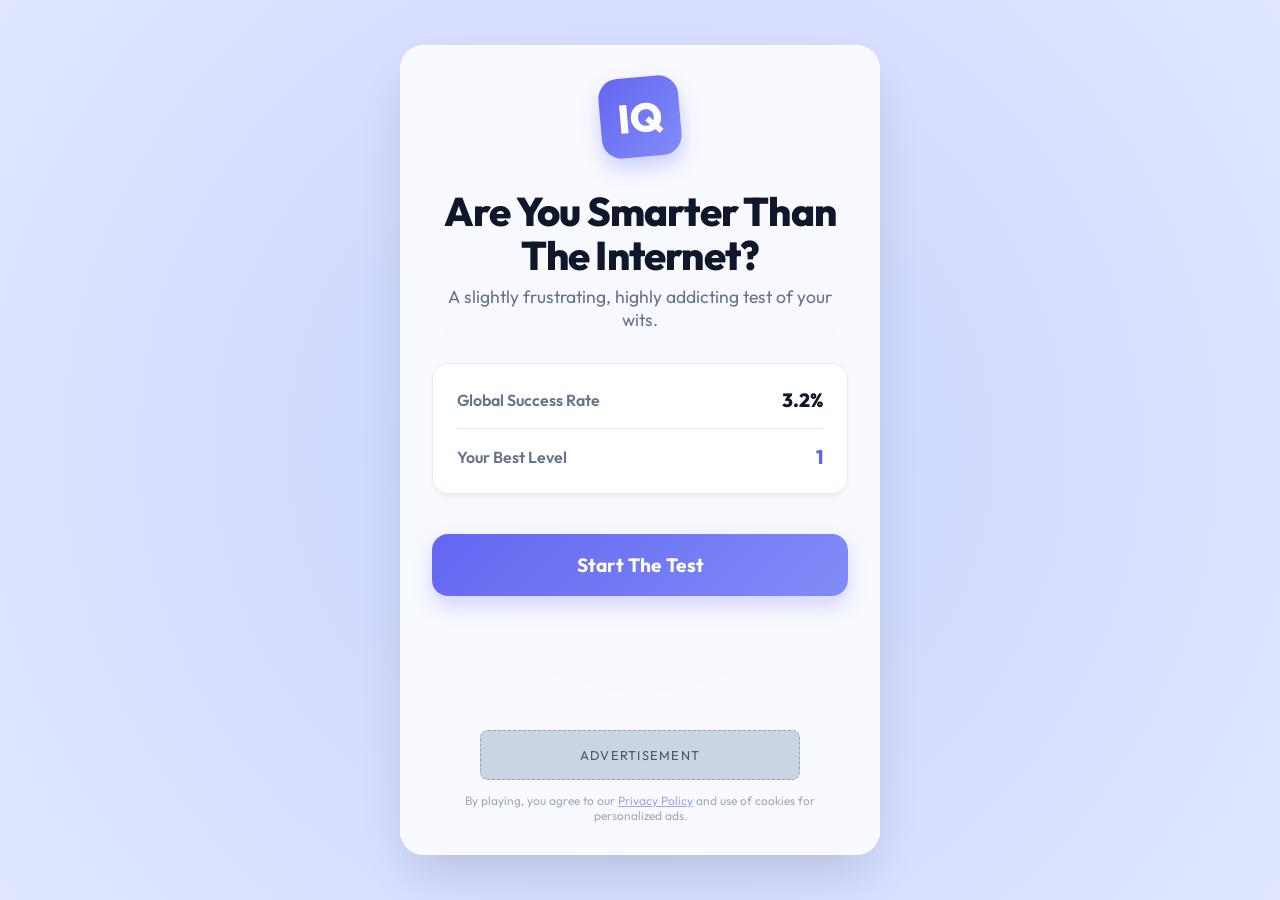
==== index.html @ 28c56752 "Initial commit, ready for deployment" ====
<!DOCTYPE html>
<html lang="en">

<head>
    <meta charset="UTF-8">
    <meta name="viewport" content="width=device-width, initial-scale=1.0, maximum-scale=1.0, user-scalable=no">
    <title>Are You Smarter Than The Internet?</title>
    <link rel="stylesheet" href="style.css">
    <link href="https://fonts.googleapis.com/css2?family=Outfit:wght@400;600;800&display=swap" rel="stylesheet">
</head>

<body>
    <div class="animated-bg"></div>

    <div id="app">
        <!-- Landing Screen -->
        <div id="landing-screen" class="screen active">
            <div class="logo-container">IQ</div>
            <h1>Are You Smarter Than The Internet?</h1>
            <p class="subtitle">A slightly frustrating, highly addicting test of your wits.</p>
            <div class="stats-card">
                <div class="stat-row">
                    <span class="stat-label">Global Success Rate</span>
                    <span class="stat-value">3.2%</span>
                </div>
                <div class="stat-divider"></div>
                <div class="stat-row">
                    <span class="stat-label">Your Best Level</span>
                    <span class="stat-value highlight" id="best-level">1</span>
                </div>
            </div>
            <button id="start-btn" class="btn btn-primary">Start The Test</button>
            <div class="banner-ad" style="margin-top: auto; padding-top: 2rem;">
                <div class="ad-placeholder">Advertisement</div>
            </div>
            <!-- Privacy Placeholder for GDPR/CCPA Compliance -->
            <div
                style="font-size: 0.75rem; color: var(--text-muted); opacity: 0.6; margin-top: 1.5rem; text-align: center;">
                By playing, you agree to our <a href="privacy.html" style="color: var(--primary);">Privacy Policy</a>
                and use of
                cookies for personalized ads.
            </div>
        </div>

        <!-- Game Screen -->
        <div id="game-screen" class="screen">
            <div class="game-header">
                <div class="level-badge" id="level-indicator">Level 1</div>
                <div class="timer-container">
                    <div class="timer-text"><span id="time-left">10</span>s</div>
                    <div class="timer-track">
                        <div id="time-bar" class="timer-fill"></div>
                    </div>
                </div>
            </div>

            <div id="level-container">
                <!-- Dynamic level content injected here -->
            </div>
        </div>

        <!-- End Screen -->
        <div id="end-screen" class="screen">
            <div class="icon-pulse" id="fail-icon">❌</div>
            <h1 id="fail-title">You Failed!</h1>
            <p class="fail-subtitle">You made it to <strong id="reached-level">Level X</strong>.</p>

            <div class="stats-card" style="margin-top: 1rem; width: 100%;">
                <p style="margin: 0;">Only <strong id="global-stat" style="color: var(--primary);">Y</strong>% of
                    players reach this far.</p>
            </div>

            <div class="action-buttons">
                <button id="retry-ad-btn" class="btn btn-success" style="margin-bottom: 1rem;">
                    ▶️ Watch Ad to Retry Level <span id="current-fail-level"></span>
                </button>
                <div style="display: flex; gap: 1rem;">
                    <button id="retry-btn" class="btn btn-primary">Retry from Level 1</button>
                    <button id="share-btn" class="btn btn-secondary" style="margin-top: 0;">Share Score</button>
                </div>
            </div>
            <div class="banner-ad" style="margin-top: 2rem;">
                <div class="ad-placeholder">Advertisement</div>
            </div>
        </div>

        <!-- Fake Ad Screen overlay -->
        <div id="ad-screen" class="screen" style="z-index: 100; background: black; color: white;">
            <div style="text-align:right; padding: 1rem;"><span id="ad-timer">5</span></div>
            <div style="flex:1; display:flex; flex-direction:column; justify-content:center; align-items:center;">
                <h2>SPONSORED AD</h2>
                <p style="margin: 1rem 0; opacity: 0.7;">Loading Advertisement...</p>
                <div class="loader"></div>
            </div>
            <button id="close-ad-btn" class="btn btn-secondary" style="display:none; color:black;">Close Ad &
                Continue</button>
        </div>
    </div>

    <script src="script.js"></script>
</body>

</html>
---- style.css ----
:root {
    --primary: #6366f1;
    --primary-hover: #4f46e5;
    --secondary: #f8fafc;
    --secondary-hover: #f1f5f9;
    --danger: #ef4444;
    --success: #10b981;
    --text-main: #0f172a;
    --text-muted: #64748b;
    --bg-color: #e0e7ff;
    --card-bg: rgba(255, 255, 255, 0.85);
    --border-radius: 24px;
}

* {
    box-sizing: border-box;
    margin: 0;
    padding: 0;
    -webkit-tap-highlight-color: transparent;
}

body {
    font-family: 'Outfit', sans-serif;
    background-color: var(--bg-color);
    color: var(--text-main);
    display: flex;
    justify-content: center;
    align-items: center;
    min-height: 100vh;
    overflow: hidden;
}

.animated-bg {
    position: fixed;
    top: -50%;
    left: -50%;
    width: 200%;
    height: 200%;
    background: radial-gradient(circle at 50% 50%, #c7d2fe 0%, #e0e7ff 50%, #f5f3ff 100%);
    animation: rotateBg 30s linear infinite;
    z-index: -1;
}

@keyframes rotateBg {
    0% {
        transform: rotate(0deg);
    }

    100% {
        transform: rotate(360deg);
    }
}

#app {
    width: 100%;
    max-width: 480px;
    height: 100vh;
    max-height: 850px;
    background: var(--card-bg);
    backdrop-filter: blur(20px);
    -webkit-backdrop-filter: blur(20px);
    box-shadow: 0 25px 50px -12px rgba(0, 0, 0, 0.15), inset 0 0 0 1px rgba(255, 255, 255, 0.5);
    position: relative;
    overflow: hidden;
    display: flex;
    flex-direction: column;
}

@media (min-height: 850px) and (min-width: 480px) {
    #app {
        height: 90vh;
        border-radius: var(--border-radius);
    }
}

.screen {
    position: absolute;
    inset: 0;
    display: flex;
    flex-direction: column;
    padding: 2rem;
    opacity: 0;
    pointer-events: none;
    transition: opacity 0.4s cubic-bezier(0.4, 0, 0.2, 1), transform 0.4s cubic-bezier(0.4, 0, 0.2, 1);
    transform: translateY(20px);
    overflow-y: auto;
}

.screen.active {
    opacity: 1;
    pointer-events: all;
    z-index: 10;
    transform: translateY(0);
}

h1 {
    font-size: 2.5rem;
    font-weight: 800;
    text-align: center;
    margin-bottom: 0.5rem;
    line-height: 1.1;
    letter-spacing: -0.02em;
}

.subtitle {
    text-align: center;
    font-size: 1.1rem;
    color: var(--text-muted);
    margin-bottom: 2rem;
}

.logo-container {
    width: 80px;
    height: 80px;
    background: linear-gradient(135deg, var(--primary), #818cf8);
    color: white;
    border-radius: 20px;
    display: flex;
    justify-content: center;
    align-items: center;
    font-size: 2.5rem;
    font-weight: 800;
    margin: 0 auto 2rem;
    box-shadow: 0 10px 20px rgba(99, 102, 241, 0.3);
    transform: rotate(-5deg);
}

.stats-card {
    background: rgba(255, 255, 255, 0.9);
    border-radius: 16px;
    padding: 1.5rem;
    margin-bottom: 2.5rem;
    box-shadow: 0 4px 6px -1px rgba(0, 0, 0, 0.05);
    border: 1px solid rgba(226, 232, 240, 0.8);
}

.stat-row {
    display: flex;
    justify-content: space-between;
    align-items: center;
}

.stat-divider {
    height: 1px;
    background: #e2e8f0;
    margin: 1rem 0;
}

.stat-label {
    color: var(--text-muted);
    font-weight: 600;
}

.stat-value {
    font-weight: 800;
    font-size: 1.2rem;
}

.stat-value.highlight {
    color: var(--primary);
}

.btn {
    padding: 1.2rem 2rem;
    font-size: 1.2rem;
    font-weight: 700;
    border: none;
    border-radius: 16px;
    cursor: pointer;
    transition: all 0.2s cubic-bezier(0.4, 0, 0.2, 1);
    width: 100%;
    font-family: 'Outfit', sans-serif;
    display: flex;
    justify-content: center;
    align-items: center;
    gap: 0.5rem;
    touch-action: manipulation;
}

.btn:active {
    transform: scale(0.96);
}

.btn-primary {
    background: linear-gradient(135deg, var(--primary), #818cf8);
    color: white;
    box-shadow: 0 10px 20px rgba(99, 102, 241, 0.25);
}

.btn-primary:hover {
    box-shadow: 0 15px 25px rgba(99, 102, 241, 0.35);
    transform: translateY(-2px);
}

.btn-secondary {
    background: var(--secondary);
    color: var(--text-main);
    border: 2px solid #e2e8f0;
    margin-top: 1rem;
}

.btn-secondary:hover {
    background: var(--secondary-hover);
}

.game-header {
    margin-bottom: 2rem;
}

.level-badge {
    display: inline-block;
    padding: 0.5rem 1rem;
    background: var(--primary);
    color: white;
    font-weight: 800;
    border-radius: 99px;
    margin-bottom: 1rem;
    font-size: 0.9rem;
    letter-spacing: 0.05em;
    text-transform: uppercase;
}

.timer-container {
    display: flex;
    align-items: center;
    gap: 1rem;
}

.timer-text {
    font-weight: 800;
    font-size: 1.2rem;
    min-width: 60px;
}

.timer-track {
    flex: 1;
    height: 12px;
    background: #e2e8f0;
    border-radius: 99px;
    overflow: hidden;
}

.timer-fill {
    height: 100%;
    background: var(--success);
    width: 100%;
    transition: width 1s linear, background-color 0.3s;
}

#level-container {
    flex: 1;
    display: flex;
    flex-direction: column;
    position: relative;
}

.question {
    font-size: 1.8rem;
    font-weight: 800;
    text-align: center;
    margin-bottom: 2rem;
    line-height: 1.2;
}

.options-grid {
    display: grid;
    grid-template-columns: 1fr 1fr;
    gap: 1rem;
    width: 100%;
}

.option-btn {
    padding: 1.5rem 1rem;
    font-size: 1.2rem;
    font-weight: 700;
    background: white;
    border: 2px solid #e2e8f0;
    border-radius: 16px;
    cursor: pointer;
    transition: all 0.2s ease;
    box-shadow: 0 4px 6px rgba(0, 0, 0, 0.02);
    color: var(--text-main);
    user-select: none;
}

.option-btn:active {
    transform: scale(0.95);
    border-color: var(--primary);
    background: #eff6ff;
}

.sub-text {
    font-size: 0.9rem;
    color: var(--text-muted);
    opacity: 0.35;
    text-align: center;
    margin-bottom: 1.5rem;
    font-weight: 600;
}

.huge-danger-btn {
    background: var(--success);
    color: white;
    font-size: 2rem;
    width: 100%;
    padding: 3rem;
    border: none;
    border-radius: 20px;
    font-weight: 800;
    margin-top: 1rem;
    cursor: pointer;
    transition: transform 0.1s;
    box-shadow: 0 10px 20px rgba(16, 185, 129, 0.3);
}

.huge-danger-btn:active {
    transform: scale(0.95);
}

.secret-dot {
    display: inline-block;
    width: 30px;
    height: 30px;
    background: transparent;
    border-radius: 50%;
    cursor: pointer;
    position: relative;
    z-index: 20;
}

.secret-dot::after {
    content: '';
    position: absolute;
    top: 50%;
    left: 50%;
    width: 8px;
    height: 8px;
    background: #94a3b8;
    /* Darker grey and slightly larger for better visibility */
    border-radius: 50%;
    transform: translate(-50%, -50%);
}

.shape-btn {
    font-size: 3rem;
    display: flex;
    justify-content: center;
    align-items: center;
}

@keyframes pulse-danger {
    0% {
        transform: scale(1);
        box-shadow: 0 0 0 0 rgba(239, 68, 68, 0.4);
    }

    70% {
        transform: scale(1.05);
        box-shadow: 0 0 0 20px rgba(239, 68, 68, 0);
    }

    100% {
        transform: scale(1);
        box-shadow: 0 0 0 0 rgba(239, 68, 68, 0);
    }
}

#end-screen {
    justify-content: center;
    align-items: center;
}

.icon-pulse {
    font-size: 4rem;
    margin-bottom: 1rem;
    animation: pulse-danger 2s infinite;
}

.fail-subtitle {
    font-size: 1.3rem;
    margin-bottom: 1rem;
    color: var(--text-muted);
}

.action-buttons {
    width: 100%;
    margin-top: 1rem;
    display: flex;
    flex-direction: column;
}

/* Ads */
.banner-ad {
    width: 100%;
    height: 60px;
    display: flex;
    justify-content: center;
    align-items: center;
}

.ad-placeholder {
    width: 320px;
    height: 50px;
    background: #cbd5e1;
    border: 1px dashed #94a3b8;
    color: #475569;
    display: flex;
    justify-content: center;
    align-items: center;
    font-size: 0.8rem;
    letter-spacing: 0.1em;
    text-transform: uppercase;
    border-radius: 8px;
}

.loader {
    width: 48px;
    height: 48px;
    border: 5px solid #333;
    border-bottom-color: var(--primary);
    border-radius: 50%;
    display: inline-block;
    box-sizing: border-box;
    animation: rotation 1s linear infinite;
}

@keyframes rotation {
    0% {
        transform: rotate(0deg);
    }

    100% {
        transform: rotate(360deg);
    }
}
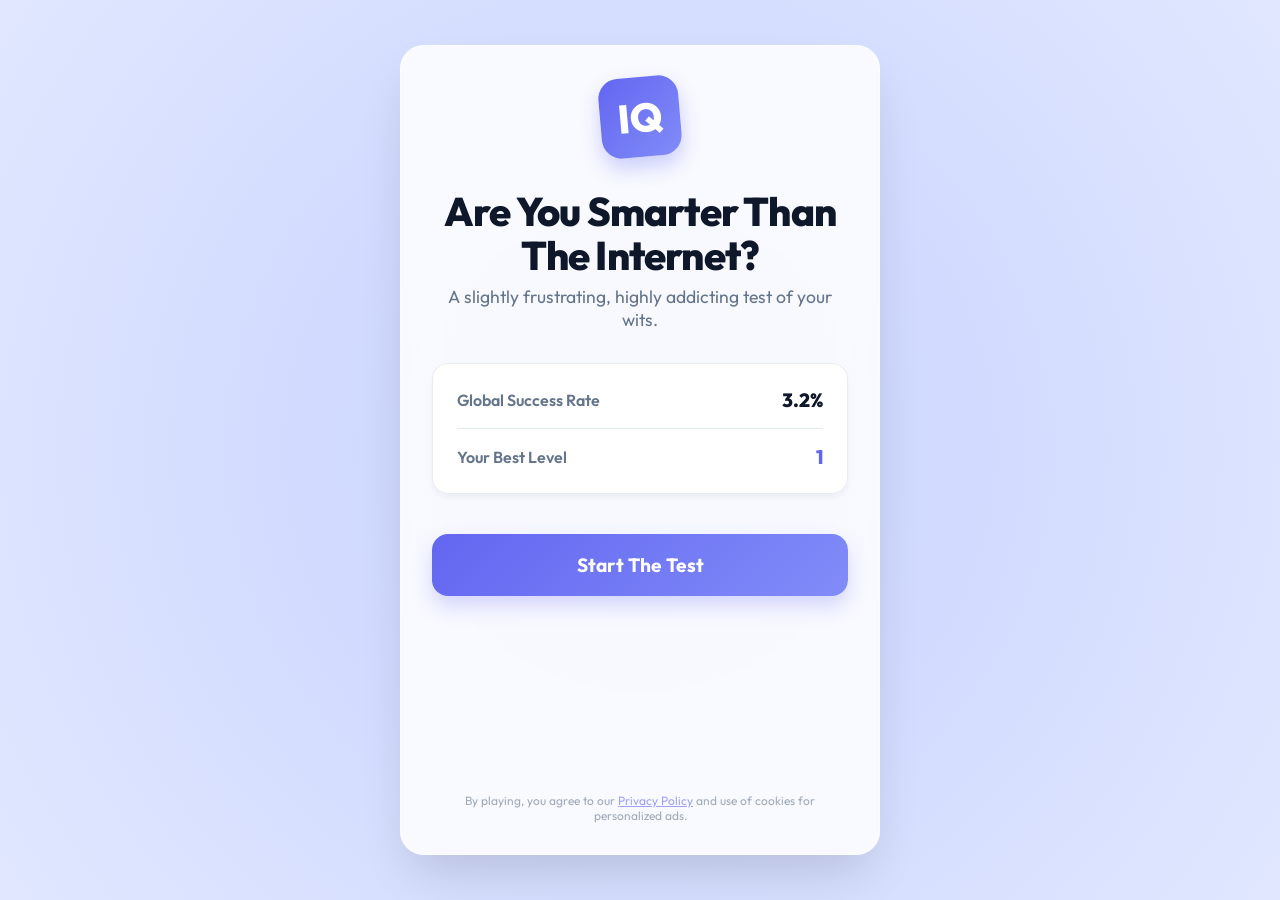
==== commit 04b7cc48: "replaced mock ads with real adsense units" ====
--- a/index.html
+++ b/index.html
@@ -7,6 +7,8 @@
     <title>Are You Smarter Than The Internet?</title>
     <link rel="stylesheet" href="style.css">
     <link href="https://fonts.googleapis.com/css2?family=Outfit:wght@400;600;800&display=swap" rel="stylesheet">
+    <script async src="https://pagead2.googlesyndication.com/pagead/js/adsbygoogle.js?client=ca-pub-5192186837555576"
+        crossorigin="anonymous"></script>
 </head>
 
 <body>
@@ -30,9 +32,12 @@
                 </div>
             </div>
             <button id="start-btn" class="btn btn-primary">Start The Test</button>
-            <div class="banner-ad" style="margin-top: auto; padding-top: 2rem;">
-                <div class="ad-placeholder">Advertisement</div>
-            </div>
+            <!-- Landing Screen Banner -->
+            <ins class="adsbygoogle" style="display:block" data-ad-client="ca-pub-5192186837555576"
+                data-ad-slot="6813744066" data-ad-format="auto" data-full-width-responsive="true"></ins>
+            <script>
+                (adsbygoogle = window.adsbygoogle || []).push({});
+            </script>
             <!-- Privacy Placeholder for GDPR/CCPA Compliance -->
             <div
                 style="font-size: 0.75rem; color: var(--text-muted); opacity: 0.6; margin-top: 1.5rem; text-align: center;">
@@ -79,9 +84,12 @@
                     <button id="share-btn" class="btn btn-secondary" style="margin-top: 0;">Share Score</button>
                 </div>
             </div>
-            <div class="banner-ad" style="margin-top: 2rem;">
-                <div class="ad-placeholder">Advertisement</div>
-            </div>
+            <!-- End Screen Banner -->
+            <ins class="adsbygoogle" style="display:block" data-ad-client="ca-pub-5192186837555576"
+                data-ad-slot="6813744066" data-ad-format="auto" data-full-width-responsive="true"></ins>
+            <script>
+                (adsbygoogle = window.adsbygoogle || []).push({});
+            </script>
         </div>
 
         <!-- Fake Ad Screen overlay -->
--- a/style.css
+++ b/style.css
@@ -390,12 +390,15 @@
 }
 
 /* Ads */
-.banner-ad {
-    width: 100%;
-    height: 60px;
-    display: flex;
-    justify-content: center;
-    align-items: center;
+ins.adsbygoogle {
+    width: 100%;
+    max-height: 100px;
+    display: flex;
+    justify-content: center;
+    align-items: center;
+    overflow: hidden;
+    margin-top: auto;
+    padding-top: 1rem;
 }
 
 .ad-placeholder {
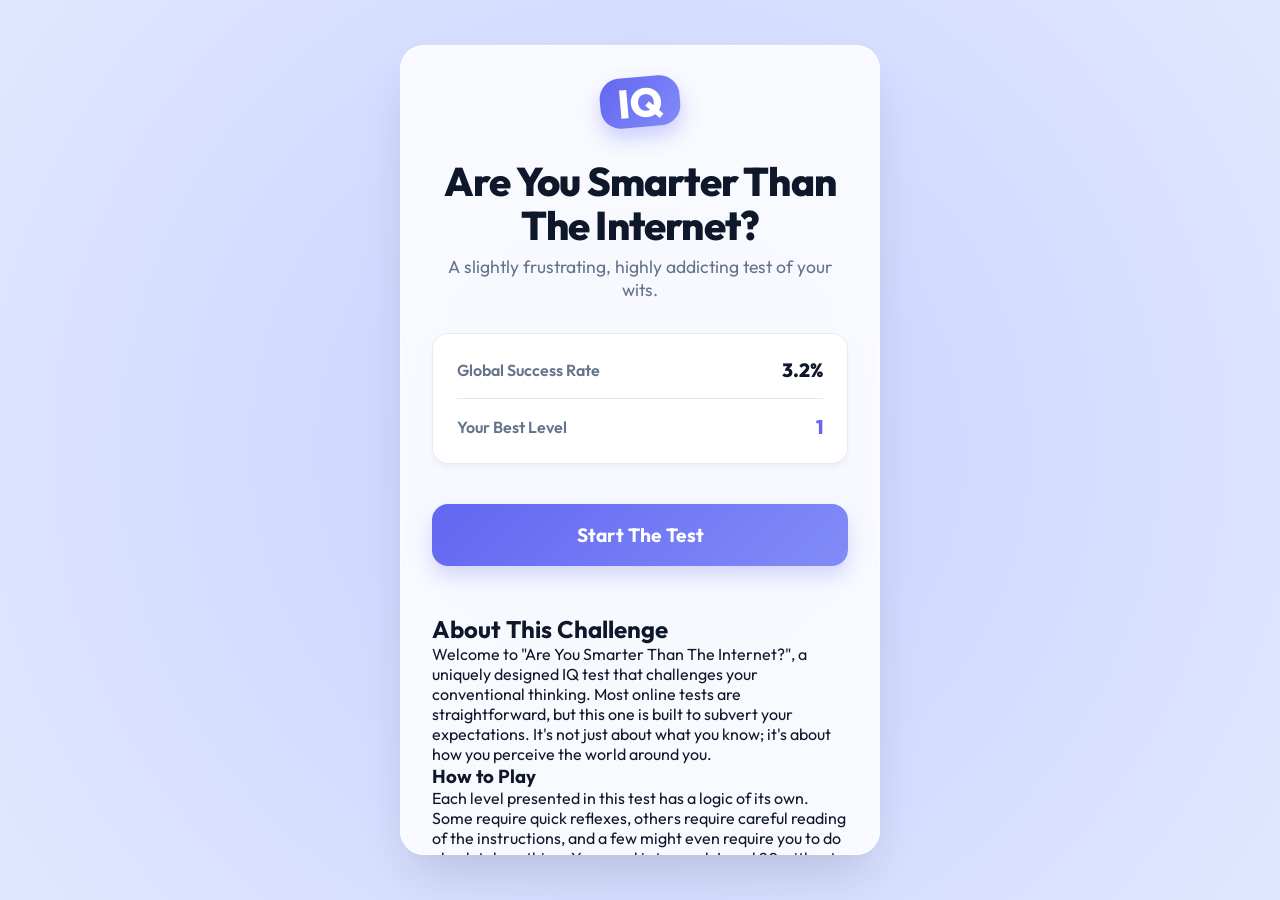
==== commit 67777467: "fixed adsense changes" ====
--- a/index.html
+++ b/index.html
@@ -4,7 +4,14 @@
 <head>
     <meta charset="UTF-8">
     <meta name="viewport" content="width=device-width, initial-scale=1.0, maximum-scale=1.0, user-scalable=no">
-    <title>Are You Smarter Than The Internet?</title>
+    <meta name="description" content="A slightly frustrating, highly addicting test of your wits and IQ. Are You Smarter Than The Internet? Challenge yourself with tricky levels and puzzles.">
+    <meta name="keywords" content="IQ test, brain game, tricky puzzles, logic game, online game, are you smart">
+    <meta property="og:title" content="Are You Smarter Than The Internet?">
+    <meta property="og:description" content="Test your wits with this highly addicting and slightly frustrating brain game.">
+    <meta property="og:type" content="website">
+    <meta name="twitter:card" content="summary_large_image">
+    <link rel="icon" type="image/svg+xml" href="favicon.svg">
+    <title>Are You Smarter Than The Internet? | Ultimate IQ Challenge</title>
     <link rel="stylesheet" href="style.css">
     <link href="https://fonts.googleapis.com/css2?family=Outfit:wght@400;600;800&display=swap" rel="stylesheet">
     <script async src="https://pagead2.googlesyndication.com/pagead/js/adsbygoogle.js?client=ca-pub-5192186837555576"
@@ -31,13 +38,45 @@
                     <span class="stat-value highlight" id="best-level">1</span>
                 </div>
             </div>
+            <!-- Welcome Back Card (hidden by default, shown for returning players) -->
+            <div id="welcome-back" class="stats-card welcome-card" style="display:none; margin-bottom:1.5rem;">
+                <div style="text-align:center; margin-bottom:0.8rem;">
+                    <span style="font-size:1.5rem;">👋</span>
+                    <span style="font-weight:800; font-size:1.1rem; margin-left:0.3rem;">Welcome back!</span>
+                </div>
+                <div class="stat-row">
+                    <span class="stat-label">Total Attempts</span>
+                    <span class="stat-value" id="total-attempts">0</span>
+                </div>
+                <div class="stat-divider"></div>
+                <div class="stat-row">
+                    <span class="stat-label">Last Played</span>
+                    <span class="stat-value" id="last-played">Never</span>
+                </div>
+            </div>
             <button id="start-btn" class="btn btn-primary">Start The Test</button>
+            
+            <div class="content-section" style="margin-top: 3rem; text-align: left;">
+                <h2>About This Challenge</h2>
+                <p>Welcome to "Are You Smarter Than The Internet?", a uniquely designed IQ test that challenges your conventional thinking. Most online tests are straightforward, but this one is built to subvert your expectations. It's not just about what you know; it's about how you perceive the world around you.</p>
+                
+                <h3>How to Play</h3>
+                <p>Each level presented in this test has a logic of its own. Some require quick reflexes, others require careful reading of the instructions, and a few might even require you to do absolutely nothing. Your goal is to reach Level 20 without failing. If you fail, you start from the beginning—unless you choose to continue with a sponsored retry.</p>
+
+                <h3>Tips for Success</h3>
+                <p>1. <b>Read carefully:</b> The most obvious answer is often a trap. Look for hidden buttons or double meanings in the text.<br>
+                2. <b>Be patient:</b> Some levels count down, while others wait for your action. Don't rush unless the timer tells you to.<br>
+                3. <b>Think outside the box:</b> If a button isn't working, maybe the solution isn't a button at all.</p>
+            </div>
+
             <!-- Landing Screen Banner -->
-            <ins class="adsbygoogle" style="display:block" data-ad-client="ca-pub-5192186837555576"
-                data-ad-slot="6813744066" data-ad-format="auto" data-full-width-responsive="true"></ins>
-            <script>
-                (adsbygoogle = window.adsbygoogle || []).push({});
-            </script>
+            <div style="margin: 2rem 0; min-height: 100px;">
+                <ins class="adsbygoogle" style="display:block" data-ad-client="ca-pub-5192186837555576"
+                    data-ad-slot="6813744066" data-ad-format="auto" data-full-width-responsive="true"></ins>
+                <script>
+                    (adsbygoogle = window.adsbygoogle || []).push({});
+                </script>
+            </div>
             <!-- Privacy Placeholder for GDPR/CCPA Compliance -->
             <div
                 style="font-size: 0.75rem; color: var(--text-muted); opacity: 0.6; margin-top: 1.5rem; text-align: center;">
@@ -84,6 +123,12 @@
                     <button id="share-btn" class="btn btn-secondary" style="margin-top: 0;">Share Score</button>
                 </div>
             </div>
+
+            <div id="fun-fact-container" class="stats-card" style="margin-top: 2rem; border-color: var(--secondary);">
+                <p style="font-size: 0.9rem; margin: 0; opacity: 0.8;"><strong>💡 Did you know?</strong></p>
+                <p id="fun-fact-text" style="font-size: 1rem; margin-top: 0.5rem;"></p>
+            </div>
+
             <!-- End Screen Banner -->
             <ins class="adsbygoogle" style="display:block" data-ad-client="ca-pub-5192186837555576"
                 data-ad-slot="6813744066" data-ad-format="auto" data-full-width-responsive="true"></ins>
--- a/style.css
+++ b/style.css
@@ -134,6 +134,25 @@
     border: 1px solid rgba(226, 232, 240, 0.8);
 }
 
+.welcome-card {
+    background: linear-gradient(135deg, rgba(255, 255, 255, 0.95), rgba(224, 231, 255, 0.9));
+    border: 1px solid rgba(99, 102, 241, 0.2);
+    box-shadow: 0 4px 12px rgba(99, 102, 241, 0.1);
+    animation: fadeInUp 0.5s ease-out;
+}
+
+@keyframes fadeInUp {
+    from {
+        opacity: 0;
+        transform: translateY(10px);
+    }
+
+    to {
+        opacity: 1;
+        transform: translateY(0);
+    }
+}
+
 .stat-row {
     display: flex;
     justify-content: space-between;
@@ -435,4 +454,31 @@
     100% {
         transform: rotate(360deg);
     }
+}
+
+.level-hint {
+    margin-top: auto;
+    padding: 1rem;
+    background: rgba(255, 255, 255, 0.4);
+    border-radius: 12px;
+    font-size: 0.85rem;
+    color: var(--text-muted);
+    font-style: italic;
+    text-align: center;
+    animation: hintFadeIn 0.8s ease-out;
+    border: 1px dashed rgba(0, 0, 0, 0.05);
+    pointer-events: none;
+    width: 100%;
+}
+
+@keyframes hintFadeIn {
+    from {
+        opacity: 0;
+        transform: translateY(5px);
+    }
+
+    to {
+        opacity: 1;
+        transform: translateY(0);
+    }
 }
